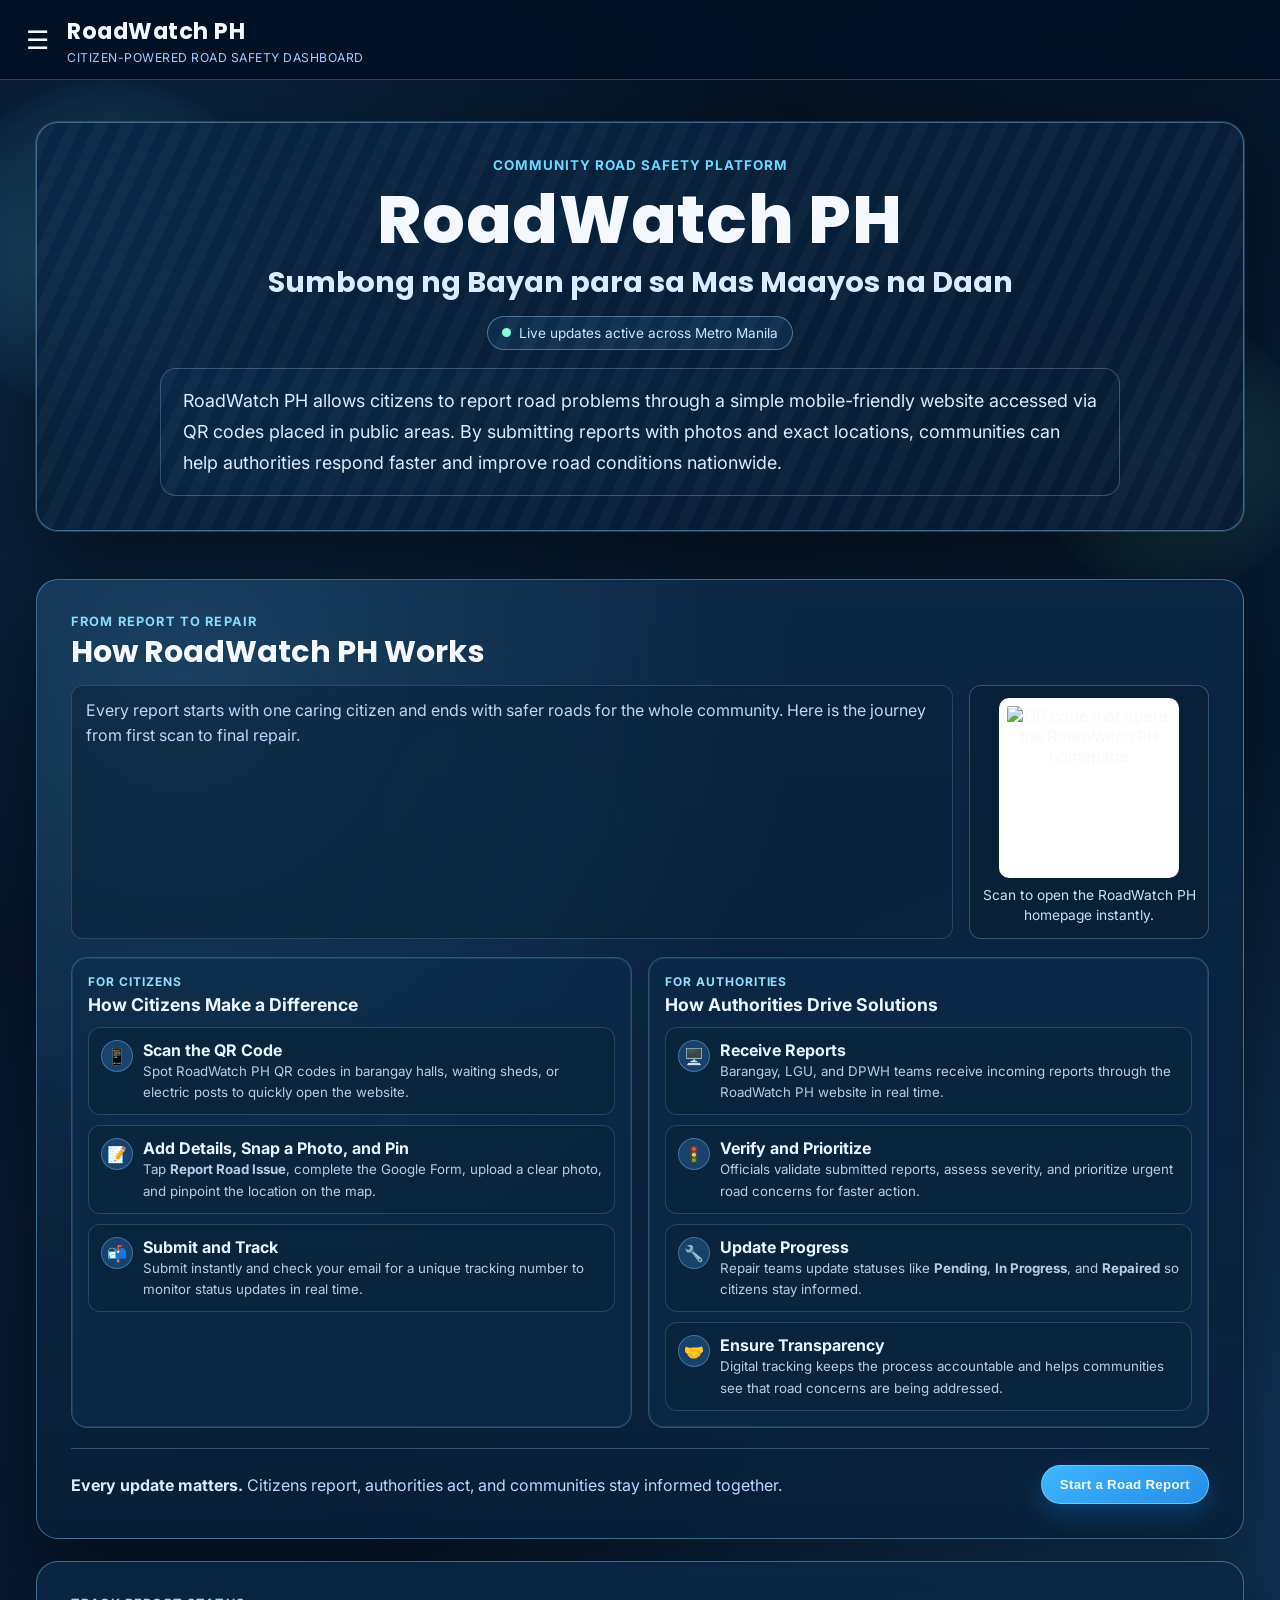
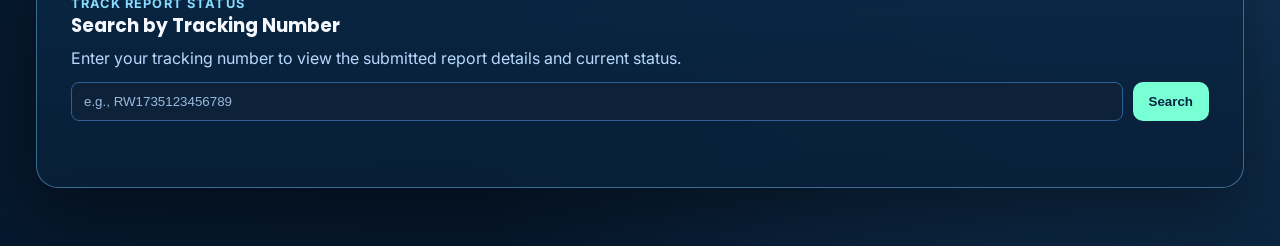
==== index.html @ f583592a "Merge pull request #20 from Philippine-Roadwatch/codex/investigate-track-report-status-feature Displ" ====
<!DOCTYPE html>
<html lang="en">
<head>
<meta charset="UTF-8">
<meta name="viewport" content="width=device-width, initial-scale=1.0">
<title>RoadWatch PH</title>

<link rel="preconnect" href="https://fonts.googleapis.com">
<link rel="preconnect" href="https://fonts.gstatic.com" crossorigin>
<link href="https://fonts.googleapis.com/css2?family=Inter:wght@400;500;600;700;800&family=Poppins:wght@500;600;700;800&display=swap" rel="stylesheet">
<link rel="stylesheet" href="style.css">
<link rel="stylesheet" href="https://unpkg.com/leaflet/dist/leaflet.css"/>
<script src="https://unpkg.com/leaflet/dist/leaflet.js"></script>

</head>
<body>

<div class="brand-intro" id="brandIntro" aria-hidden="true">
  <span>RoadWatch PH</span>
</div>

<div class="bg-orb orb-one" aria-hidden="true"></div>
<div class="bg-orb orb-two" aria-hidden="true"></div>
<div class="bg-orb orb-three" aria-hidden="true"></div>

<header>
  <button class="menuBtn" id="menuBtn" type="button" aria-controls="menu" aria-expanded="false" onclick="toggleMenu()">☰</button>
  <div class="brand-lockup">
    <h2>RoadWatch PH</h2>
    <p>Citizen-powered Road Safety Dashboard</p>
  </div>
</header>

<div class="sidebar" id="menu" aria-hidden="true">
  <button class="closeSidebarBtn" type="button" onclick="closeMenu()" aria-label="Close sidebar">✕</button>
  <button onclick="showPage('home')">Home</button>
  <button onclick="showPage('submit')">Submit Report</button>
</div>

<!-- HOME -->
<section id="home" class="active">
  <div class="hero-card highlighted-hero">
    <p class="hero-tag">Community Road Safety Platform</p>
    <h1>RoadWatch PH</h1>
    <h2 class="subheader">Sumbong ng Bayan para sa Mas Maayos na Daan</h2>
    <p class="live-chip"><span></span><span id="liveStatus">Live updates active across Metro Manila</span></p>
    <div class="hero-purpose-wrap">
      <p class="hero-purpose">RoadWatch PH allows citizens to report road problems through a simple mobile-friendly website accessed via QR codes placed in public areas. By submitting reports with photos and exact locations, communities can help authorities respond faster and improve road conditions nationwide.</p>
    </div>

  </div>

  <div class="home-main-stack">

    <div class="journey-guide card">
      <p class="journey-eyebrow">From Report to Repair</p>
      <h3>How RoadWatch PH Works</h3>
      <div class="journey-top-row">
        <p class="journey-intro">Every report starts with one caring citizen and ends with safer roads for the whole community. Here is the journey from first scan to final repair.</p>
        <figure class="journey-qr-card">
          <img src="https://api.qrserver.com/v1/create-qr-code/?size=220x220&data=https%3A%2F%2Froawatch-philippines.vercel.app%2F" alt="QR code that opens the RoadWatch PH homepage">
          <p>Scan to open the RoadWatch PH homepage instantly.</p>
        </figure>
      </div>

      <div class="journey-columns">
        <article class="journey-column citizens-journey">
          <div class="journey-heading-wrap">
            <p class="journey-label">FOR CITIZENS</p>
            <h4>How Citizens Make a Difference</h4>
          </div>
          <ol class="journey-steps">
            <li>
              <span class="journey-step-icon" aria-hidden="true">📱</span>
              <div>
                <strong>Scan the QR Code</strong>
                <small>Spot RoadWatch PH QR codes in barangay halls, waiting sheds, or electric posts to quickly open the website.</small>
              </div>
            </li>
            <li>
              <span class="journey-step-icon" aria-hidden="true">📝</span>
              <div>
                <strong>Add Details, Snap a Photo, and Pin</strong>
                <small>Tap <b>Report Road Issue</b>, complete the Google Form, upload a clear photo, and pinpoint the location on the map.</small>
              </div>
            </li>
            <li>
              <span class="journey-step-icon" aria-hidden="true">📬</span>
              <div>
                <strong>Submit and Track</strong>
                <small>Submit instantly and check your email for a unique tracking number to monitor status updates in real time.</small>
              </div>
            </li>
          </ol>
        </article>

        <article class="journey-column authority-journey">
          <div class="journey-heading-wrap">
            <p class="journey-label">FOR AUTHORITIES</p>
            <h4>How Authorities Drive Solutions</h4>
          </div>
          <ol class="journey-steps">
            <li>
              <span class="journey-step-icon" aria-hidden="true">🖥️</span>
              <div>
                <strong>Receive Reports</strong>
                <small>Barangay, LGU, and DPWH teams receive incoming reports through the RoadWatch PH website in real time.</small>
              </div>
            </li>
            <li>
              <span class="journey-step-icon" aria-hidden="true">🚦</span>
              <div>
                <strong>Verify and Prioritize</strong>
                <small>Officials validate submitted reports, assess severity, and prioritize urgent road concerns for faster action.</small>
              </div>
            </li>
            <li>
              <span class="journey-step-icon" aria-hidden="true">🔧</span>
              <div>
                <strong>Update Progress</strong>
                <small>Repair teams update statuses like <b>Pending</b>, <b>In Progress</b>, and <b>Repaired</b> so citizens stay informed.</small>
              </div>
            </li>
            <li>
              <span class="journey-step-icon" aria-hidden="true">🤝</span>
              <div>
                <strong>Ensure Transparency</strong>
                <small>Digital tracking keeps the process accountable and helps communities see that road concerns are being addressed.</small>
              </div>
            </li>
          </ol>
        </article>
      </div>

      <div class="journey-cta" role="region" aria-label="Report road issue call to action">
        <p><strong>Every update matters.</strong> Citizens report, authorities act, and communities stay informed together.</p>
        <button type="button" class="journey-cta-btn" onclick="showPage('submit')">Start a Road Report</button>
      </div>
    </div>

    <div class="card track-report-card" aria-labelledby="trackReportHeading">
      <p class="journey-eyebrow">Track Report Status</p>
      <h3 id="trackReportHeading">Search by Tracking Number</h3>
      <p class="track-report-copy">Enter your tracking number to view the submitted report details and current status.</p>

      <form id="trackSearchForm" class="track-search-form">
        <label for="trackingSearchInput" class="sr-only">Tracking number</label>
        <input id="trackingSearchInput" type="text" placeholder="e.g., RW1735123456789" required>
        <button type="submit">Search</button>
      </form>

      <p id="trackingSearchFeedback" class="track-search-feedback" role="status" aria-live="polite"></p>

      <div id="trackingResultWrapper" class="track-result-wrapper" hidden>
        <table class="track-result-table">
          <thead>
            <tr>
              <th>Tracking #</th>
              <th>Submission Time</th>
              <th>Name</th>
              <th>Location</th>
              <th>Issue Details</th>
              <th>Status</th>
            </tr>
          </thead>
          <tbody id="trackingResultBody"></tbody>
        </table>
      </div>
    </div>
  </div>
</section>

<!-- SUBMIT REPORT -->
<section id="submit">
  <div class="submit-stack">
    <section class="card home-info report-focus-card submit-guide-card">
      <div class="report-focus-header">
        <h3>What You Can Report</h3>
        <p class="report-lead">Citizens can report different types of road and infrastructure problems to help authorities respond faster and improve road safety.</p>
      </div>

      <div class="issue-type-scroll">
        <div class="issue-type-grid horizontal-scroll">
        <article class="issue-type-card">
          <img src="assets/issues/potholes.svg" alt="Illustration of potholes for road surface problems">
          <h4>🛣️ Road Surface Problems</h4>
          <ul>
            <li>Potholes</li>
            <li>Road cracks</li>
            <li>Faded or missing road markings</li>
            <li>Uneven or damaged road surfaces</li>
          </ul>
        </article>

        <article class="issue-type-card">
          <img src="assets/issues/flooded-street.svg" alt="Illustration of a flooded street for drainage and flooding problems">
          <h4>🌧️ Drainage and Flooding Problems</h4>
          <ul>
            <li>Clogged roadside drainage</li>
            <li>Missing or broken drainage cover</li>
            <li>Flooded roads during heavy rain</li>
            <li>Water pooling on the road</li>
          </ul>
        </article>

        <article class="issue-type-card">
          <img src="assets/issues/faded-lanes.svg" alt="Illustration of faded lane markings for road safety issues">
          <h4>⚠️ Road Safety Issues</h4>
          <ul>
            <li>Malfunctioning traffic lights</li>
            <li>Missing or damaged traffic signs</li>
            <li>Lack of pedestrian crossings</li>
            <li>Broken or missing guardrails</li>
          </ul>
        </article>

        <article class="issue-type-card">
          <img src="assets/issues/rough-pavement.svg" alt="Illustration of rough pavement for street infrastructure problems">
          <h4>🏙️ Street Infrastructure Problems</h4>
          <ul>
            <li>Damaged sidewalk</li>
            <li>Broken streetlights</li>
            <li>Damaged road reflectors</li>
            <li>Open or uncovered manholes</li>
          </ul>
        </article>

        <article class="issue-type-card">
          <img src="assets/issues/construction-zone.svg" alt="Illustration of a construction zone for road obstruction issues">
          <h4>🚧 Road Obstruction Issues</h4>
          <ul>
            <li>Fallen trees blocking the road</li>
            <li>Construction materials on the road</li>
            <li>Illegal parking blocking lanes</li>
            <li>Debris or large objects on the roadway</li>
          </ul>
        </article>
        </div>
      </div>
      <p class="report-focus-note">Every report helps agencies prioritize road repairs and improve safety for all road users.</p>
    </section>

    <div class="card submit-form-card">
      <h2>Submit Road Issue</h2>

      <h3>Reporter Information</h3>
      <div class="row">
        <input id="lastname" placeholder="Last Name">
        <input id="firstname" placeholder="First Name">
        <input id="mi" placeholder="M.I.">
      </div>

      <div class="row">
        <input id="email" placeholder="Email">
        <input id="phone" placeholder="Mobile Number">
      </div>

      <h3>Road Location</h3>
      <input id="locationText" placeholder="Street / Road Name (Type or Auto-detect)" />
      <button class="detectBtn" onclick="detectLocation()">Auto-detect My Location</button>

      <h3>Select Location</h3>
      <div id="reportMap"></div>
      <p id="selectedLocation">No location selected</p>

      <h3>Road Issue</h3>
      <textarea id="issue" placeholder="Describe the issue"></textarea>

      <h3>Upload Photo</h3>
      <input type="file" id="photo">
      <img id="photoPreview">

      <button class="submitBtn" onclick="submitReport()">Submit Report</button>
    </div>
  </div>
</section>

<!-- POPUP -->
<div id="popup">
  <div class="popup-card">
    <h3>Report Submitted Successfully!</h3>
    <p id="trackInfo" style="font-weight:bold; font-size:18px; margin:15px 0;"></p>
    <div style="display:flex; justify-content:space-between; gap:15px; margin-top:10px;">
      <button class="submit" onclick="closePopup()" style="flex:1;">Done</button>
      <button class="submit" onclick="newReport()" style="flex:1;">Submit Another</button>
    </div>
  </div>
</div>

<script src="script.js"></script>
</body>
</html>
---- style.css ----
:root {
  --bg: #020b17;
  --bg-soft: #0d2239;
  --panel: rgba(8, 30, 54, 0.83);
  --panel-strong: #0a1f36;
  --text: #f5f9ff;
  --muted: #bfd7f6;
  --accent: #66d9ff;
  --accent-strong: #2a9dff;
  --success: #79ffd4;
  --safe-top: env(safe-area-inset-top, 0px);
  --safe-right: env(safe-area-inset-right, 0px);
  --safe-bottom: env(safe-area-inset-bottom, 0px);
  --safe-left: env(safe-area-inset-left, 0px);
}


* {
  box-sizing: border-box;
}

body {
  font-family: "Inter", "Segoe UI", Arial, sans-serif;
  margin: 0;
  color: var(--text);
  background:
    radial-gradient(circle at 10% 15%, rgba(36, 120, 196, 0.25), transparent 35%),
    radial-gradient(circle at 90% 80%, rgba(67, 168, 255, 0.22), transparent 40%),
    linear-gradient(145deg, #030a14 0%, #071b31 45%, #051529 100%);
  min-height: 100vh;
  overflow-x: hidden;
}



.bg-orb {
  position: fixed;
  border-radius: 999px;
  filter: blur(0.5px);
  z-index: -1;
  pointer-events: none;
  animation: floatOrb 16s ease-in-out infinite alternate;
}

.orb-one {
  width: 340px;
  height: 340px;
  background: radial-gradient(circle, rgba(102, 217, 255, 0.35) 0%, rgba(42, 157, 255, 0.03) 70%);
  top: 80px;
  left: -60px;
}

.orb-two {
  width: 280px;
  height: 280px;
  background: radial-gradient(circle, rgba(121, 255, 212, 0.25) 0%, rgba(121, 255, 212, 0.02) 70%);
  right: -30px;
  top: 35%;
  animation-delay: 2s;
}

.orb-three {
  width: 300px;
  height: 300px;
  background: radial-gradient(circle, rgba(81, 157, 255, 0.32) 0%, rgba(81, 157, 255, 0.03) 68%);
  bottom: -90px;
  left: 28%;
  animation-delay: 4s;
}



.brand-intro {
  position: fixed;
  inset: 0;
  display: grid;
  place-items: center;
  background: radial-gradient(circle at 50% 40%, rgba(15, 52, 88, 0.92), rgba(2, 11, 23, 0.98));
  z-index: 1400;
  pointer-events: none;
}

.brand-intro span {
  font-family: "Poppins", "Inter", sans-serif;
  font-size: clamp(2rem, 6vw, 4rem);
  font-weight: 800;
  letter-spacing: 0.08em;
  text-transform: uppercase;
  color: #e8f7ff;
  text-shadow: 0 0 35px rgba(102, 217, 255, 0.4);
  animation: introPop 0.95s cubic-bezier(0.2, 0.85, 0.2, 1.1) forwards;
}

body.intro-playing header,
body.intro-playing .sidebar {
  transform: translateX(-260px);
  opacity: 0;
  pointer-events: none;
}

body.intro-done .brand-intro {
  animation: introOverlayOut 0.65s ease forwards;
}

body.intro-done header,
body.intro-done .sidebar {
  animation: slideInFromLeft 0.7s cubic-bezier(0.2, 0.9, 0.24, 1) both;
  animation-delay: 0.18s;
}
@keyframes floatOrb {
  from { transform: translateY(-8px) scale(1); }
  to { transform: translateY(14px) scale(1.08); }
}

header {
  display: flex;
  align-items: center;
  gap: 12px;
  background: rgba(0, 16, 35, 0.86);
  backdrop-filter: blur(10px);
  border-bottom: 1px solid rgba(134, 175, 227, 0.3);
  padding: calc(14px + var(--safe-top)) calc(20px + var(--safe-right)) 14px calc(20px + var(--safe-left));
  position: sticky;
  top: 0;
  z-index: 1000;
}

header h2 {
  margin: 0;
  font-family: "Poppins", "Inter", sans-serif;
  font-weight: 700;
  font-size: 1.4rem;
  letter-spacing: 0.5px;
}

.brand-lockup p {
  margin: 2px 0 0;
  color: #9fcbff;
  font-size: 0.76rem;
  letter-spacing: 0.5px;
  text-transform: uppercase;
}


.menuBtn {
  font-size: 26px;
  cursor: pointer;
  background: none;
  border: none;
  color: var(--text);
  line-height: 1;
}

.sidebar {
  position: fixed;
  left: -240px;
  top: 0;
  width: 240px;
  height: 100%;
  background: rgba(4, 20, 40, 0.97);
  transition: left 0.25s ease;
  padding-top: 60px;
  z-index: 1000;
  border-right: 1px solid rgba(150, 196, 255, 0.22);
}

.sidebar.open {
  left: 0;
}

.sidebar button {
  display: block;
  width: calc(100% - 18px);
  margin: 4px 9px;
  padding: 13px;
  border: none;
  border-radius: 8px;
  background: transparent;
  color: var(--text);
  cursor: pointer;
  text-align: left;
  font-size: 16px;
}

.sidebar .closeSidebarBtn {
  width: auto;
  margin: 0 0 10px 10px;
  font-size: 22px;
  padding: 8px 12px;
  text-align: center;
}

.sidebar button:hover {
  background: rgba(62, 125, 196, 0.3);
}

section {
  display: none;
  padding:
    42px
    calc(clamp(16px, 4vw, 36px) + var(--safe-right))
    calc(58px + var(--safe-bottom))
    calc(clamp(16px, 4vw, 36px) + var(--safe-left));
  width: 100%;
  max-width: 1280px;
  margin: 0 auto;
}


#home {
  display: none;
  gap: 24px;
}


section.active {
  display: block;
  animation: sectionFadeIn 0.45s ease;
}

#home.active {
  display: flex;
  flex-direction: column;
  gap: 24px;
}

#home.active > * {
  width: 100%;
  max-width: 1180px;
  margin-inline: auto;
}

#home.active > .hero-card,
#home.active > .home-main-stack {
  max-width: 100%;
}

.card,
.hero-card {
  background: var(--panel);
  border: 1px solid rgba(169, 208, 255, 0.2);
  box-shadow: 0 24px 70px rgba(0, 0, 0, 0.42);
  border-radius: 22px;
  padding: 34px;
  transition: transform 0.28s ease, box-shadow 0.28s ease, border-color 0.28s ease;
}

.card:hover,
.hero-card:hover {
  transform: translateY(-4px);
  border-color: rgba(166, 220, 255, 0.45);
  box-shadow: 0 28px 80px rgba(0, 0, 0, 0.52);
}

.highlighted-hero {
  margin-bottom: 24px;
  border: 1px solid rgba(128, 199, 255, 0.45);
  box-shadow: 0 0 0 1px rgba(102, 178, 255, 0.25), 0 30px 80px rgba(0, 0, 0, 0.5);
}

.hero-card {
  text-align: center;
  margin-bottom: 24px;
  background: linear-gradient(160deg, rgba(8, 37, 67, 0.92), rgba(8, 25, 49, 0.88));
  position: relative;
  overflow: hidden;
}

.hero-card::before {
  content: "";
  position: absolute;
  width: 32%;
  height: 180%;
  top: -40%;
  left: -42%;
  background: linear-gradient(115deg, transparent 0%, rgba(173, 229, 255, 0.18) 48%, transparent 100%);
  transform: rotate(8deg);
  animation: heroSweep 7s linear infinite;
  pointer-events: none;
}

.hero-card::after {
  content: "";
  position: absolute;
  inset: 0;
  background: repeating-linear-gradient(
    -65deg,
    rgba(255, 255, 255, 0.03) 0 12px,
    transparent 12px 24px
  );
  pointer-events: none;
}

.hero-tag {
  margin: 0;
  color: var(--accent);
  letter-spacing: 1px;
  font-weight: 700;
  font-size: 0.84rem;
  text-transform: uppercase;
}

.hero-card h1 {
  margin: 12px 0 8px;
  font-family: "Poppins", "Inter", sans-serif;
  font-weight: 800;
  line-height: 1.05;
  letter-spacing: 0.7px;
  font-size: clamp(2.6rem, 7vw, 4.15rem);
}


.subheader {
  margin: 0;
  font-family: "Poppins", "Inter", sans-serif;
  font-size: clamp(1.2rem, 2.7vw, 1.8rem);
  line-height: 1.35;
  color: #d9ecff;
  text-wrap: balance;
}

.live-chip {
  margin: 14px auto 0;
  padding: 8px 14px;
  display: inline-flex;
  align-items: center;
  gap: 8px;
  border-radius: 999px;
  background: rgba(17, 50, 83, 0.8);
  border: 1px solid rgba(160, 220, 255, 0.4);
  color: #c0e8ff;
  font-size: 0.85rem;
}

.live-chip span:first-child {
  width: 9px;
  height: 9px;
  border-radius: 999px;
  background: #7fffd4;
  box-shadow: 0 0 0 0 rgba(127, 255, 212, 0.7);
  animation: pulse 1.8s infinite;
}

@keyframes pulse {
  0% { box-shadow: 0 0 0 0 rgba(127, 255, 212, 0.65); }
  100% { box-shadow: 0 0 0 13px rgba(127, 255, 212, 0); }
}


.hero-purpose-wrap {
  max-width: 960px;
  margin: 18px auto 0;
  padding: 16px 22px;
  border-radius: 16px;
  border: 1px solid rgba(166, 220, 255, 0.28);
  background: linear-gradient(145deg, rgba(9, 45, 75, 0.62), rgba(7, 27, 49, 0.45));
  text-align: left;
}

.hero-purpose {
  margin: 0;
  color: #d9ecff;
  line-height: 1.75;
  font-size: clamp(1rem, 1.9vw, 1.12rem);
  text-wrap: pretty;
}

.hero-qr-wrap {
  margin: 18px auto 0;
  padding: 16px;
  width: min(280px, 100%);
  border-radius: 16px;
  border: 1px solid rgba(166, 220, 255, 0.35);
  background: rgba(6, 28, 50, 0.72);
  display: grid;
  justify-items: center;
  gap: 10px;
}

.hero-qr-label {
  margin: 0;
  font-weight: 700;
  font-size: 0.92rem;
  color: #cbe8ff;
  letter-spacing: 0.03em;
  text-transform: uppercase;
}

.hero-qr {
  width: 220px;
  height: 220px;
  border-radius: 12px;
  border: 1px solid rgba(190, 231, 255, 0.55);
  background: #ffffff;
  padding: 8px;
  box-shadow: 0 12px 30px rgba(0, 0, 0, 0.38);
}

.hero-qr-wrap small {
  color: #b7daf7;
  font-size: 0.82rem;
  line-height: 1.4;
}

.hero-note {
  margin: 12px auto 0;
  color: #9fdbff;
  font-size: 0.95rem;
  font-weight: 600;
  text-align: center;
}

.home-main-stack {
  display: grid;
  gap: 22px;
  align-items: start;
}

.report-focus-card {
  height: 100%;
  display: flex;
  flex-direction: column;
  justify-content: flex-start;
  border: 1px solid rgba(134, 208, 255, 0.48);
  background: linear-gradient(180deg, rgba(10, 45, 77, 0.94), rgba(9, 34, 61, 0.93));
}

.home-info h3 {
  margin-top: 0;
  font-family: "Poppins", "Inter", sans-serif;
  font-size: 1.45rem;
  color: #e5f3ff;
}

.home-info ul {
  margin: 0 0 12px;
  padding-left: 18px;
  color: var(--muted);
  line-height: 1.5;
}

.home-info p {
  margin: 0;
  color: var(--muted);
  line-height: 1.55;
}


.report-lead {
  margin: 0;
  color: var(--muted);
  line-height: 1.6;
}

.report-focus-header {
  margin-bottom: 16px;
}

.issue-type-grid {
  display: grid;
  grid-template-columns: repeat(auto-fit, minmax(220px, 1fr));
  gap: 16px;
  margin-bottom: 16px;
}


.issue-type-grid.horizontal-scroll {
  grid-auto-flow: column;
  grid-auto-columns: minmax(250px, 290px);
  grid-template-columns: none;
  width: max-content;
  margin-bottom: 0;
}

.issue-type-grid.horizontal-scroll .issue-type-card {
  height: 100%;
}

.issue-type-card {
  display: grid;
  grid-template-rows: auto auto 1fr;
  background: rgba(9, 34, 61, 0.82);
  border: 1px solid rgba(146, 205, 255, 0.26);
  border-radius: 14px;
  overflow: hidden;
  box-shadow: 0 12px 28px rgba(2, 18, 34, 0.24);
}

.issue-type-card img {
  width: 100%;
  height: 120px;
  object-fit: cover;
  display: block;
}

.issue-type-card h4 {
  margin: 12px 14px 8px;
  font-size: 0.94rem;
  line-height: 1.4;
  color: #def1ff;
  min-height: 2.8em;
}

.issue-type-card ul {
  margin: 0;
  padding: 0 14px 14px 30px;
  color: #c2dbf6;
  line-height: 1.5;
  font-size: 0.89rem;
}

.report-focus-note {
  border-top: 1px solid rgba(147, 204, 255, 0.2);
  margin-top: 6px;
  padding-top: 12px;
}

.issue-type-card li + li {
  margin-top: 4px;
}


.sr-only {
  position: absolute;
  width: 1px;
  height: 1px;
  padding: 0;
  margin: -1px;
  overflow: hidden;
  clip: rect(0, 0, 0, 0);
  white-space: nowrap;
  border: 0;
}

.track-report-card {
  border: 1px solid rgba(134, 208, 255, 0.42);
  background: linear-gradient(180deg, rgba(10, 39, 68, 0.9), rgba(8, 31, 56, 0.92));
}

.track-report-card h3 {
  margin: 8px 0;
  font-family: "Poppins", "Inter", sans-serif;
}

.track-report-copy {
  margin: 0 0 14px;
  color: #b8d9ff;
}

.track-search-form {
  display: grid;
  grid-template-columns: minmax(0, 1fr) auto;
  gap: 10px;
}

.track-search-form button {
  border: none;
  border-radius: 10px;
  padding: 0 16px;
  font-weight: 700;
  color: #062444;
  background: var(--success);
  cursor: pointer;
}

.track-search-feedback {
  min-height: 1.4em;
  margin: 10px 0 0;
  color: #c6e4ff;
}

.track-result-wrapper {
  margin-top: 14px;
  overflow-x: auto;
}

.track-result-table {
  width: 100%;
  min-width: 620px;
  border-collapse: collapse;
  border: 1px solid rgba(149, 208, 255, 0.28);
  border-radius: 12px;
  overflow: hidden;
  background: rgba(9, 33, 55, 0.66);
}

.track-result-table th,
.track-result-table td {
  text-align: left;
  padding: 12px;
  border-bottom: 1px solid rgba(149, 208, 255, 0.18);
  color: #e9f4ff;
  font-size: 0.92rem;
}

.track-result-table th {
  background: rgba(12, 44, 72, 0.8);
  color: #93deff;
  font-size: 0.82rem;
  letter-spacing: 0.04em;
  text-transform: uppercase;
}

.track-result-table tr:last-child td {
  border-bottom: none;
}

.status-pill {
  display: inline-block;
  padding: 6px 10px;
  border-radius: 999px;
  background: rgba(121, 255, 212, 0.2);
  border: 1px solid rgba(121, 255, 212, 0.4);
  color: #c5ffe8;
  font-weight: 600;
}

.journey-guide {
  border: 1px solid rgba(134, 208, 255, 0.42);
  background:
    radial-gradient(circle at 12% 10%, rgba(110, 199, 255, 0.16), transparent 45%),
    linear-gradient(180deg, rgba(10, 39, 68, 0.95), rgba(8, 31, 56, 0.92));
}

.journey-eyebrow {
  margin: 0;
  letter-spacing: 0.09em;
  text-transform: uppercase;
  font-weight: 700;
  color: #88dbff;
  font-size: 0.8rem;
}

.journey-guide h3 {
  margin: 8px 0 10px;
  font-family: "Poppins", "Inter", sans-serif;
  font-size: clamp(1.4rem, 2.5vw, 1.9rem);
}

.journey-top-row {
  display: grid;
  grid-template-columns: minmax(0, 1fr) minmax(190px, 240px);
  gap: 16px;
  align-items: stretch;
}

.journey-intro {
  margin: 0;
  color: #b8d9ff;
  line-height: 1.6;
  padding: 12px 14px;
  border-radius: 12px;
  background: rgba(10, 35, 58, 0.55);
  border: 1px solid rgba(155, 206, 255, 0.2);
}

.journey-qr-card {
  margin: 0;
  padding: 12px;
  border-radius: 12px;
  background: rgba(9, 33, 55, 0.76);
  border: 1px solid rgba(140, 210, 255, 0.3);
  display: grid;
  gap: 8px;
  align-content: start;
  justify-items: center;
  text-align: center;
}

.journey-qr-card img {
  width: min(100%, 180px);
  aspect-ratio: 1 / 1;
  border-radius: 10px;
  background: #ffffff;
  padding: 8px;
  box-sizing: border-box;
}

.journey-qr-card p {
  margin: 0;
  color: #c3e3ff;
  font-size: 0.86rem;
  line-height: 1.45;
}

.journey-columns {
  margin-top: 18px;
  display: grid;
  grid-template-columns: repeat(2, minmax(0, 1fr));
  gap: 16px;
}

.journey-column {
  border-radius: 16px;
  border: 1px solid rgba(149, 208, 255, 0.25);
  background: rgba(13, 46, 76, 0.6);
  padding: 16px;
}

.journey-heading-wrap {
  margin-bottom: 12px;
}

.journey-label {
  margin: 0;
  font-size: 0.75rem;
  letter-spacing: 0.08em;
  text-transform: uppercase;
  color: #8fdfff;
  font-weight: 700;
}

.journey-column h4 {
  margin: 5px 0 0;
  font-size: 1.1rem;
  color: #edf7ff;
}

.journey-steps {
  margin: 0;
  padding: 0;
  list-style: none;
  display: grid;
  gap: 10px;
  counter-reset: journey-step;
}

.journey-steps li {
  display: flex;
  align-items: flex-start;
  gap: 10px;
  padding: 12px;
  border-radius: 12px;
  background: rgba(11, 36, 60, 0.72);
  border: 1px solid rgba(155, 206, 255, 0.2);
}

.journey-step-icon {
  font-size: 1rem;
  line-height: 1;
  width: 32px;
  height: 32px;
  border-radius: 999px;
  display: grid;
  place-items: center;
  background: rgba(78, 160, 255, 0.24);
  border: 1px solid rgba(145, 205, 255, 0.35);
  flex-shrink: 0;
}

.journey-steps strong {
  display: block;
  color: #e9f4ff;
  padding-right: 28px;
}

.journey-steps small {
  color: #b6cde8;
  line-height: 1.45;
}

.journey-cta {
  margin-top: 20px;
  padding-top: 16px;
  border-top: 1px solid rgba(147, 204, 255, 0.28);
  display: flex;
  align-items: center;
  justify-content: space-between;
  gap: 14px;
}

.journey-cta p {
  margin: 0;
  color: #b8d9ff;
  line-height: 1.5;
}

.journey-cta p strong {
  color: #d9ecff;
}

.journey-cta-btn {
  border: 1px solid rgba(140, 215, 255, 0.65);
  background: linear-gradient(145deg, #3cb6ff, #268de8);
  color: #eff8ff;
  border-radius: 999px;
  padding: 11px 18px;
  font-weight: 700;
  letter-spacing: 0.02em;
  cursor: pointer;
  white-space: nowrap;
  box-shadow: 0 10px 24px rgba(16, 123, 201, 0.36);
}

.journey-cta-btn:hover {
  transform: translateY(-1px);
  filter: brightness(1.05);
}

.citizens-journey {
  box-shadow: inset 0 0 0 1px rgba(107, 196, 255, 0.14);
}

.authority-journey {
  box-shadow: inset 0 0 0 1px rgba(121, 255, 212, 0.12);
}

.issues-wrap h3 {
  margin-top: 0;
  margin-bottom: 8px;
  font-family: "Poppins", "Inter", sans-serif;
  font-size: 1.6rem;
}

.issues-intro {
  margin: 0 0 16px;
  color: #b8d9ff;
  line-height: 1.5;
}

.issue-grid {
  display: grid;
  grid-template-columns: repeat(auto-fit, minmax(270px, 1fr));
  gap: 20px;
}

.issue-grid.swipe-ready {
  display: grid;
  grid-auto-flow: column;
  grid-auto-columns: minmax(260px, 320px);
  overflow-x: auto;
  overscroll-behavior-inline: contain;
  scroll-snap-type: inline mandatory;
  padding-bottom: 10px;
}

.issue-grid.swipe-ready .issue-card {
  scroll-snap-align: start;
}

.issue-grid.swipe-ready::-webkit-scrollbar {
  height: 8px;
}

.issue-grid.swipe-ready::-webkit-scrollbar-thumb {
  background: rgba(154, 201, 255, 0.5);
  border-radius: 999px;
}

.issue-card {
  display: flex;
  flex-direction: column;
  background: linear-gradient(180deg, rgba(15, 39, 66, 0.95), rgba(7, 29, 55, 0.98));
  border: 1px solid rgba(178, 213, 255, 0.15);
  border-radius: 14px;
  overflow: hidden;
  transition: transform 0.28s ease, box-shadow 0.28s ease, border-color 0.28s ease;
}

.issue-card a {
  display: block;
  position: relative;
}

.issue-card a::after {
  content: "View more";
  position: absolute;
  right: 10px;
  bottom: 10px;
  font-size: 0.78rem;
  font-weight: 700;
  letter-spacing: 0.3px;
  background: rgba(6, 24, 45, 0.78);
  color: #fff;
  border: 1px solid rgba(160, 207, 255, 0.55);
  border-radius: 999px;
  padding: 6px 10px;
}

.issue-card img {
  width: 100%;
  height: 250px;
  object-fit: cover;
  display: block;
  transition: transform 0.25s ease;
}

.issue-card:hover img {
  transform: scale(1.03);
}

.issue-card:hover {
  transform: translateY(-6px);
  border-color: rgba(162, 217, 255, 0.4);
  box-shadow: 0 22px 52px rgba(0, 0, 0, 0.42);
}

.issue-card div {
  padding: 14px;
  flex: 1;
}

.issue-card h4 {
  margin: 0 0 6px;
  font-family: "Poppins", "Inter", sans-serif;
  font-size: 1.1rem;
}

.issue-card p {
  margin: 0;
  color: var(--muted);
  line-height: 1.45;
  font-size: 0.95rem;
}

.card h2,
.card h3 {
  margin-top: 0;
}


.submit-stack {
  display: grid;
  gap: 20px;
}


.submit-guide-card {
  padding: 20px;
  overflow: hidden;
}

.submit-form-card {
  border: 1px solid rgba(134, 208, 255, 0.34);
}

.submit-form-card h2 {
  text-align: center;
  margin-bottom: 18px;
}

.submit-form-card h3 {
  margin: 18px 0 8px;
}

.submit-form-card .row {
  margin-bottom: 14px;
}

.submit-form-card > input,
.submit-form-card > textarea,
.submit-form-card > #reportMap,
.submit-form-card > #selectedLocation,
.submit-form-card > #photo {
  margin-bottom: 14px;
}

.submit-form-card > #selectedLocation {
  margin-top: 0;
}

.submit-report-guide {
  margin-bottom: 22px;
}

.issue-type-scroll {
  overflow-x: auto;
  overflow-y: hidden;
  margin: 0 0 16px;
  padding-bottom: 10px;
  scrollbar-width: thin;
  scrollbar-color: rgba(125, 213, 255, 0.72) rgba(5, 28, 52, 0.65);
}

.issue-type-scroll::-webkit-scrollbar {
  height: 9px;
}

.issue-type-scroll::-webkit-scrollbar-thumb {
  background: rgba(125, 213, 255, 0.72);
  border-radius: 999px;
}

.issue-type-scroll::-webkit-scrollbar-track {
  background: rgba(5, 28, 52, 0.65);
}

.row {
  display: flex;
  gap: 10px;
  margin-bottom: 10px;
}

.row input {
  flex: 1;
}

input,
textarea {
  width: 100%;
  padding: 11px 12px;
  border-radius: 8px;
  border: 1px solid #2f5f95;
  background: var(--bg-soft);
  color: var(--text);
}

input::placeholder,
textarea::placeholder {
  color: #9ab9de;
}

textarea {
  height: 90px;
  resize: vertical;
}

.detectBtn,
.submitBtn {
  margin-top: 10px;
  padding: 12px;
  width: 100%;
  border: none;
  border-radius: 10px;
  font-weight: 700;
  cursor: pointer;
  transition: transform 0.2s ease, background 0.2s ease;
  position: relative;
  overflow: hidden;
}

.detectBtn::after,
.submitBtn::after {
  content: "";
  position: absolute;
  top: 0;
  left: -130%;
  width: 60%;
  height: 100%;
  background: linear-gradient(95deg, transparent 0%, rgba(255, 255, 255, 0.38) 50%, transparent 100%);
}

.detectBtn:hover::after,
.submitBtn:hover::after {
  animation: btnShimmer 0.7s ease;
}

.detectBtn {
  background: var(--accent-strong);
  color: #ffffff;
}

.detectBtn:hover {
  background: #157fdb;
}

.submitBtn {
  background: var(--success);
  color: #052747;
}

.submitBtn:hover {
  background: #51f2ca;
  transform: translateY(-1px);
}

#reportMap {
  height: 320px;
  margin-top: 10px;
  border-radius: 12px;
}

#photoPreview {
  display: none;
  margin-top: 10px;
  max-width: 100%;
  border-radius: 12px;
}

#popup {
  position: fixed;
  inset: 0;
  backdrop-filter: blur(6px);
  background-color: rgba(0, 0, 0, 0.5);
  z-index: 9999;
  display: flex;
  justify-content: center;
  align-items: center;
  opacity: 0;
  pointer-events: none;
  transition: opacity 0.3s ease;
}

#popup.show {
  opacity: 1;
  pointer-events: auto;
}

.popup-card {
  background: rgba(255, 255, 255, 0.96);
  color: #0a2142;
  padding: 25px;
  border-radius: 12px;
  text-align: center;
  max-width: 400px;
  width: 90%;
  box-shadow: 0 10px 30px rgba(0, 0, 0, 0.45);
  transform: translateY(-14px);
  transition: transform 0.3s ease;
}

#popup.show .popup-card {
  transform: translateY(0);
}

#popup button {
  background: var(--accent-strong);
  color: white;
  border: none;
  padding: 12px;
  font-weight: bold;
  cursor: pointer;
  border-radius: 8px;
}

.reveal-target {
  opacity: 0;
  transform: translateY(18px) scale(0.98);
  transition: opacity 0.58s ease, transform 0.58s ease;
}

.reveal-target.revealed {
  opacity: 1;
  transform: translateY(0) scale(1);
}

@keyframes btnShimmer {
  from { left: -130%; }
  to { left: 160%; }
}

@keyframes heroSweep {
  0% { left: -42%; }
  100% { left: 120%; }
}

@keyframes sectionFadeIn {
  from {
    opacity: 0;
    transform: translateY(10px);
  }
  to {
    opacity: 1;
    transform: translateY(0);
  }
}

@media (prefers-reduced-motion: reduce) {
  .bg-orb,
  .live-chip span:first-child,
  .hero-card::before,
  .detectBtn:hover::after,
  .submitBtn:hover::after,
  section.active {
    animation: none !important;
  }

  .reveal-target,
  .card,
  .hero-card,
  .issue-card,
  .issue-card img {
    transition: none !important;
    transform: none !important;
    opacity: 1 !important;
  }
}

@media (max-width: 980px) {
  .steps-guide {
    grid-template-columns: 1fr;
  }

  .issue-grid {
    grid-auto-columns: minmax(250px, 86vw);
  }
}

@media (max-width: 1200px) {
  .steps-guide {
    grid-template-columns: 1fr;
  }
}


@media (max-width: 900px) {
  .issue-type-card h4 {
    min-height: 0;
  }
}

@media (max-width: 700px) {
  .brand-lockup p {
    font-size: 0.67rem;
  }

  .row {
    flex-direction: column;
  }

  .track-search-form {
    grid-template-columns: 1fr;
  }

  .track-search-form button {
    min-height: 44px;
  }

  .hero-card,
  .card {
    padding: 20px;
  }

  section {
    padding: 28px calc(16px + var(--safe-right)) calc(34px + var(--safe-bottom)) calc(16px + var(--safe-left));
  }

  .issue-card img {
    height: 210px;
  }
}


@keyframes introPop {
  0% { transform: scale(0.35); opacity: 0; filter: blur(6px); }
  62% { transform: scale(1.12); opacity: 1; filter: blur(0); }
  100% { transform: scale(1); opacity: 1; }
}

@keyframes introOverlayOut {
  0% { opacity: 1; visibility: visible; }
  100% { opacity: 0; visibility: hidden; }
}

@keyframes slideInFromLeft {
  0% { transform: translateX(-260px); opacity: 0; }
  100% { transform: translateX(0); opacity: 1; }
}


@media (max-width: 900px) {
  .journey-top-row {
    grid-template-columns: 1fr;
  }

  .journey-qr-card {
    justify-items: start;
    text-align: left;
  }

  .journey-columns {
    grid-template-columns: 1fr;
  }

  .journey-cta {
    flex-direction: column;
    align-items: flex-start;
  }
}

@media (max-width: 640px) {
  .hero-purpose-wrap {
    padding: 14px 16px;
  }

  .hero-qr-wrap {
    width: min(240px, 100%);
    padding: 14px;
  }

  .hero-qr {
    width: 190px;
    height: 190px;
  }
}

@media (max-width: 640px) {
  .hero-purpose-wrap {
    padding: 14px 16px;
  }
}
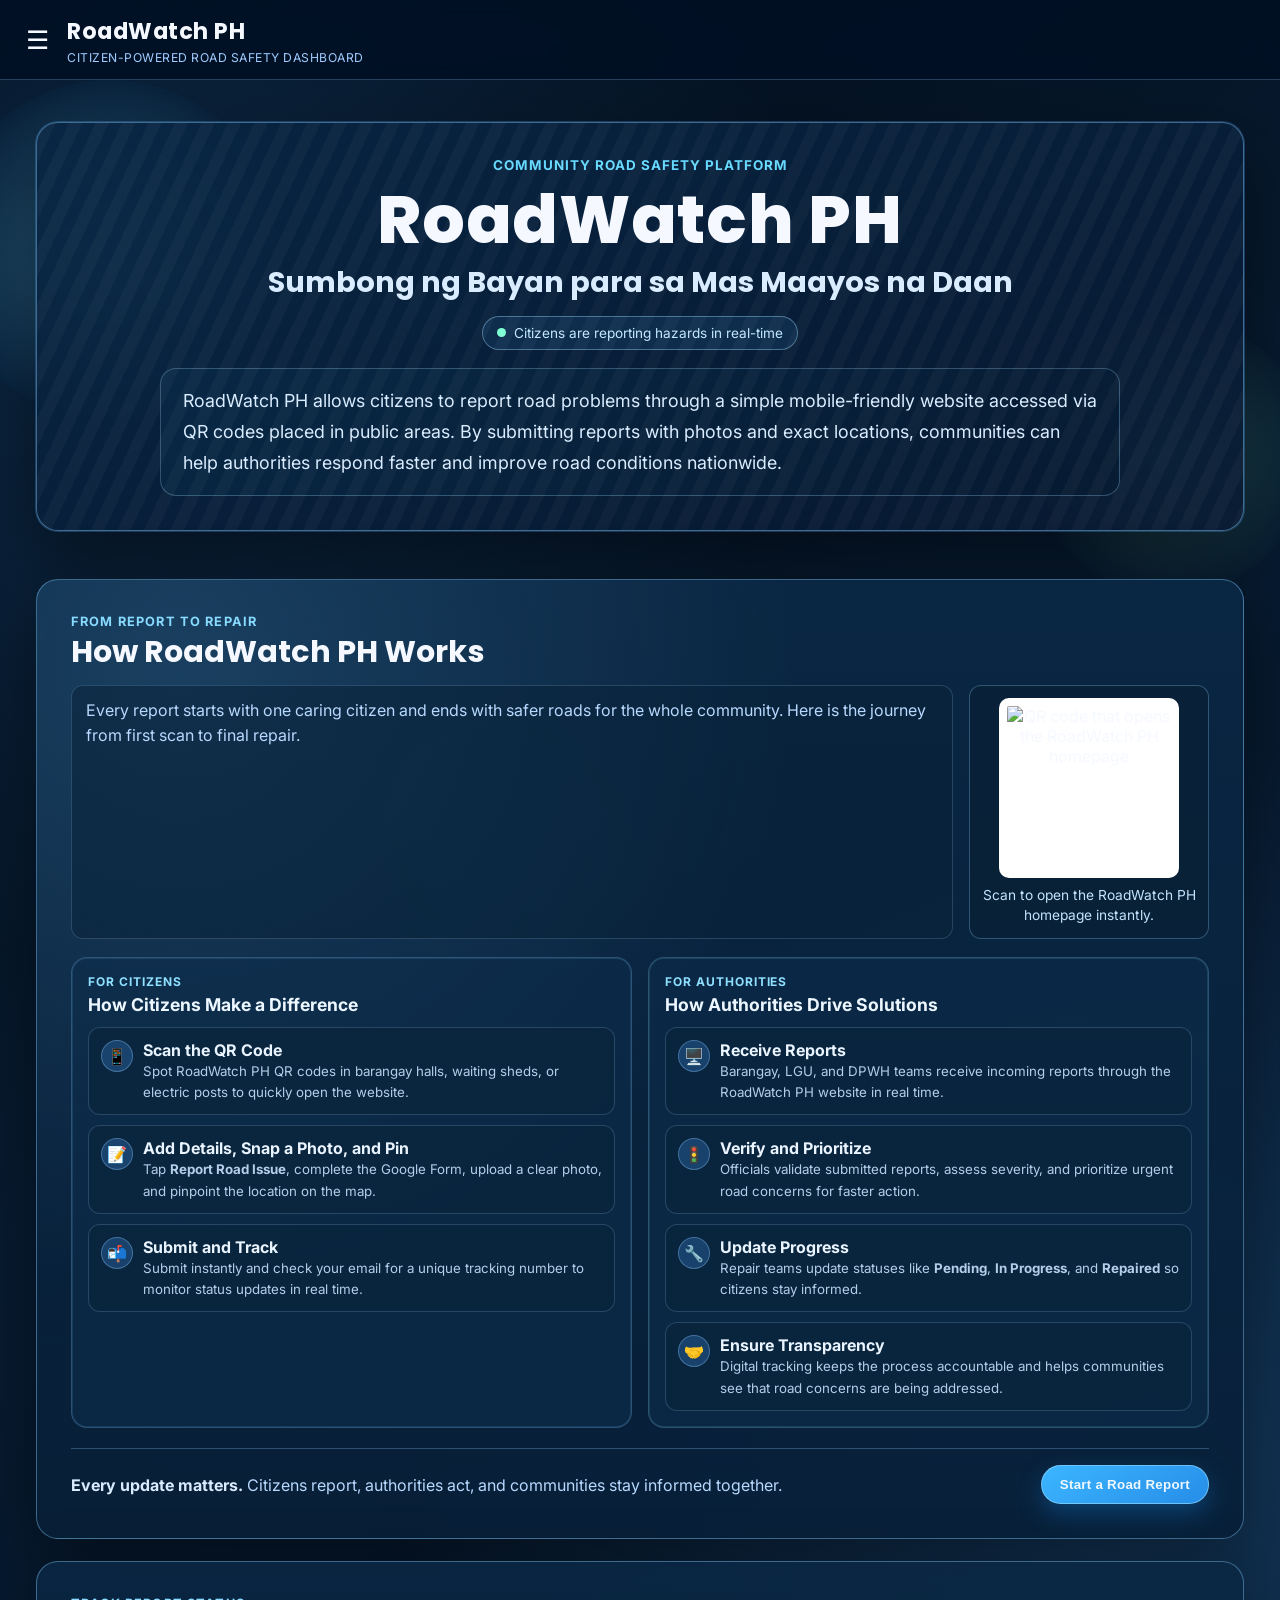
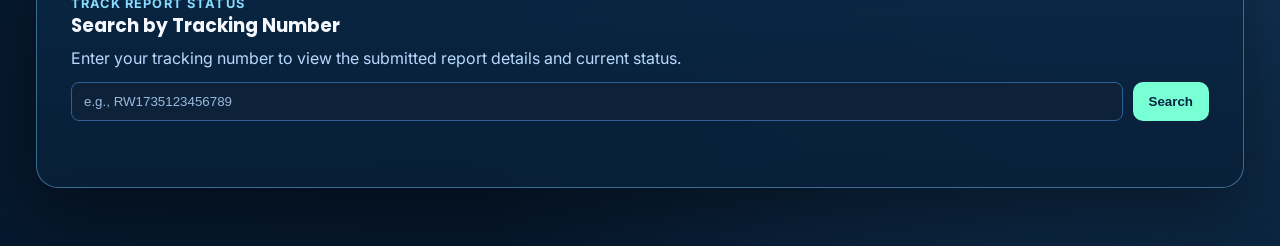
==== commit 584252e8: "Merge pull request #25 from Philippine-Roadwatch/codex/add-about-page-section-for-roadwatch-ph Add A" ====
--- a/index.html
+++ b/index.html
@@ -35,6 +35,7 @@
   <button class="closeSidebarBtn" type="button" onclick="closeMenu()" aria-label="Close sidebar">✕</button>
   <button onclick="showPage('home')">Home</button>
   <button onclick="showPage('submit')">Submit Report</button>
+  <button onclick="showPage('about')">About</button>
 </div>
 
 <!-- HOME -->
@@ -275,6 +276,16 @@
   </div>
 </section>
 
+<!-- ABOUT -->
+<section id="about">
+  <div class="card about-card">
+    <h2>About RoadWatch PH</h2>
+    <p>RoadWatch PH is a national road reporting system designed to make it easier for citizens to report road-related issues in their communities. Through a mobile-friendly website and QR codes placed in public areas, residents can quickly submit reports by uploading photos, indicating the exact location, and providing a brief description of the problem.</p>
+    <p>Each report generates a unique tracking number sent to the user’s email, allowing citizens to monitor the status of their report—from pending to repaired—through real-time updates on the website. This tracking system ensures transparency and keeps citizens informed about the progress of road maintenance.</p>
+    <p>By connecting citizens with responsible authorities such as Barangay Officials, Local Government Units (LGUs), and the Department of Public Works and Highways, RoadWatch PH promotes faster response, improved coordination, and more efficient road management across the country.</p>
+  </div>
+</section>
+
 <!-- POPUP -->
 <div id="popup">
   <div class="popup-card">
--- a/style.css
+++ b/style.css
@@ -939,6 +939,11 @@
   margin-bottom: 18px;
 }
 
+
+.about-card h2 {
+  text-align: center;
+}
+
 .submit-form-card h3 {
   margin: 18px 0 8px;
 }
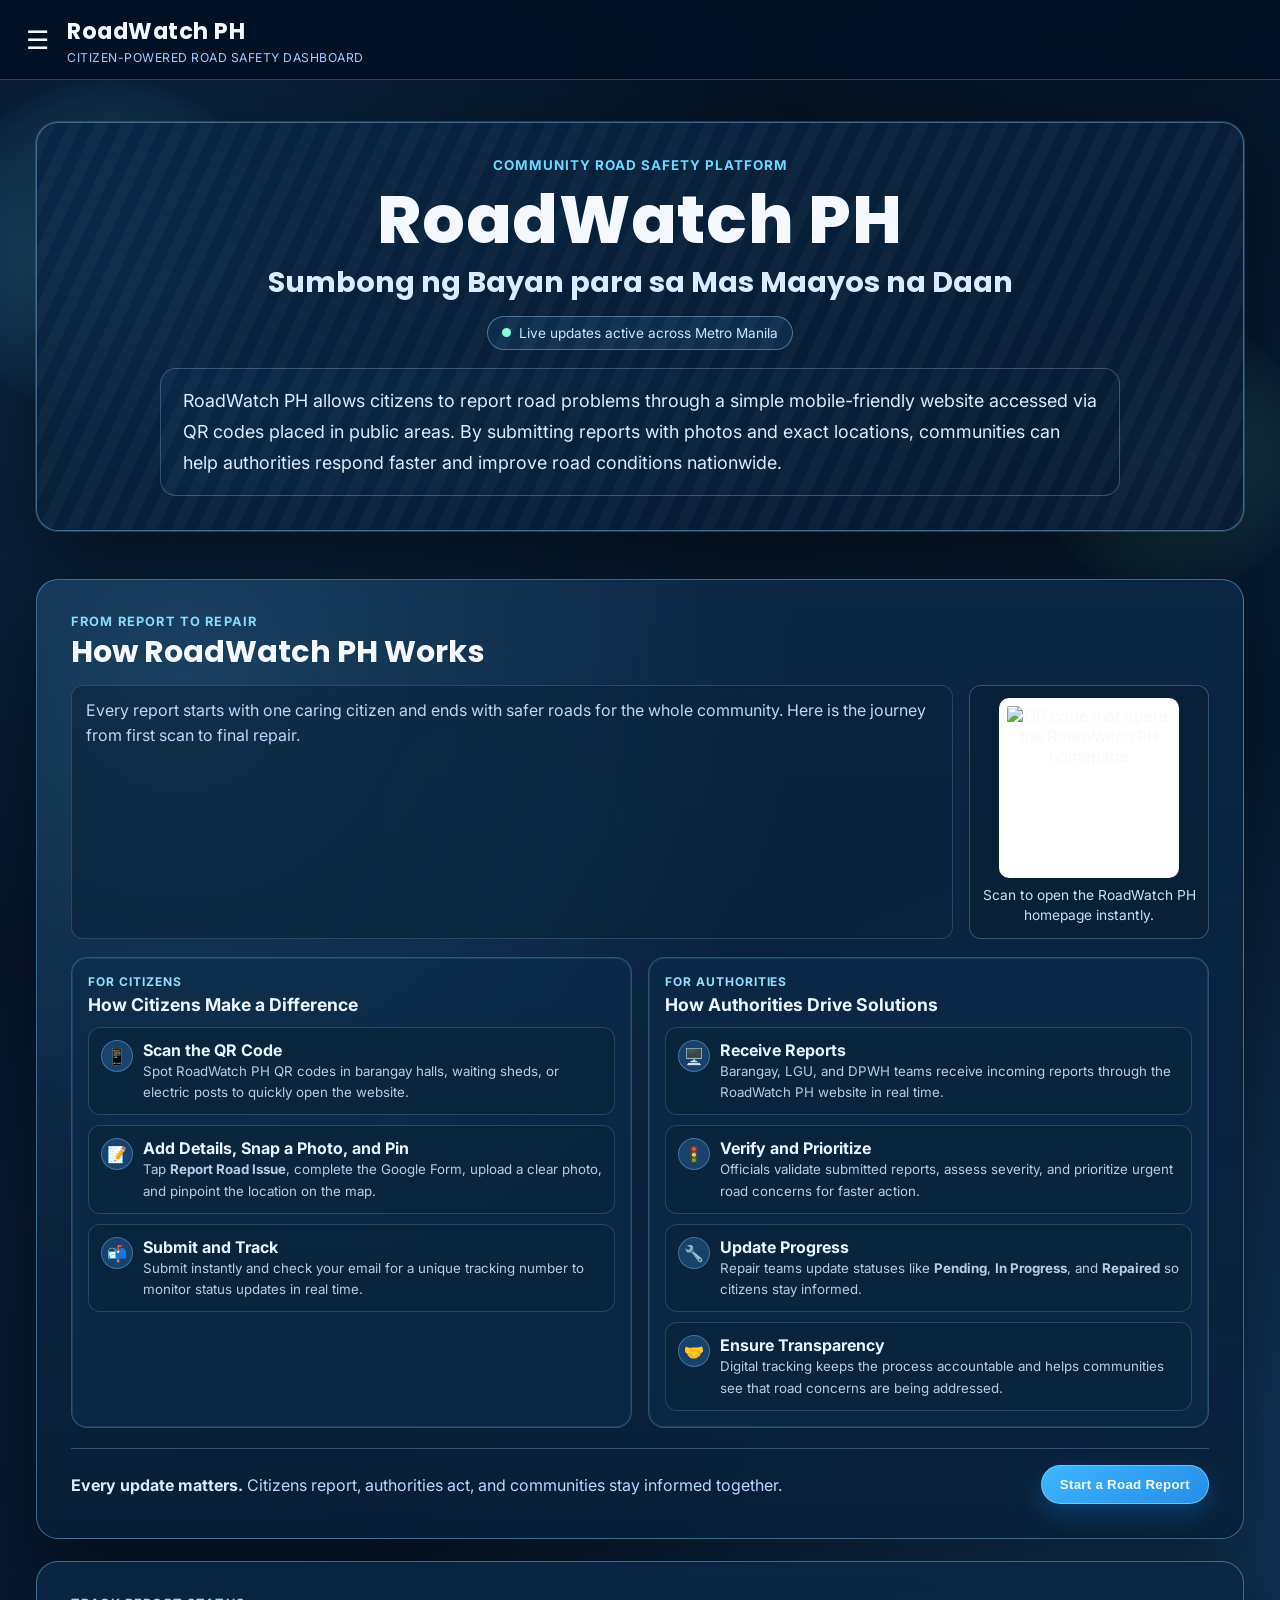
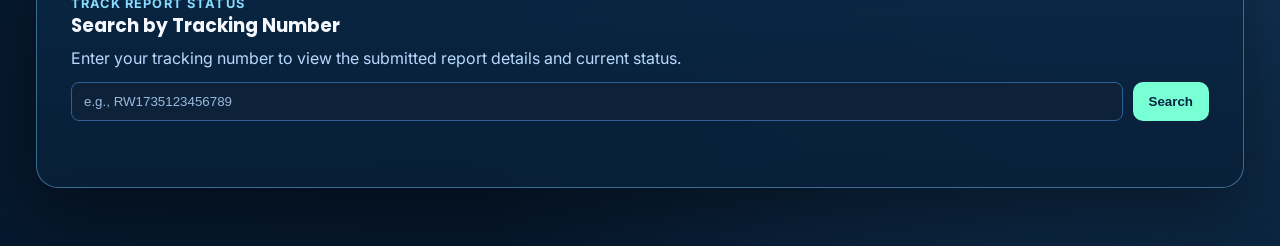
==== commit c09ae3cb: "Add password-protected admin portal with site controls" ====
--- a/index.html
+++ b/index.html
@@ -36,6 +36,8 @@
   <button onclick="showPage('home')">Home</button>
   <button onclick="showPage('submit')">Submit Report</button>
   <button onclick="showPage('about')">About</button>
+  <button onclick="showPage('contact')">Contact</button>
+  <button onclick="window.location.href='admin.html'">Admin Portal</button>
 </div>
 
 <!-- HOME -->
@@ -43,10 +45,10 @@
   <div class="hero-card highlighted-hero">
     <p class="hero-tag">Community Road Safety Platform</p>
     <h1>RoadWatch PH</h1>
-    <h2 class="subheader">Sumbong ng Bayan para sa Mas Maayos na Daan</h2>
+    <h2 id="heroSubheader" class="subheader">Sumbong ng Bayan para sa Mas Maayos na Daan</h2>
     <p class="live-chip"><span></span><span id="liveStatus">Live updates active across Metro Manila</span></p>
     <div class="hero-purpose-wrap">
-      <p class="hero-purpose">RoadWatch PH allows citizens to report road problems through a simple mobile-friendly website accessed via QR codes placed in public areas. By submitting reports with photos and exact locations, communities can help authorities respond faster and improve road conditions nationwide.</p>
+      <p id="heroPurpose" class="hero-purpose">RoadWatch PH allows citizens to report road problems through a simple mobile-friendly website accessed via QR codes placed in public areas. By submitting reports with photos and exact locations, communities can help authorities respond faster and improve road conditions nationwide.</p>
     </div>
 
   </div>
@@ -138,6 +140,7 @@
         <button type="button" class="journey-cta-btn" onclick="showPage('submit')">Start a Road Report</button>
       </div>
     </div>
+
 
     <div class="card track-report-card" aria-labelledby="trackReportHeading">
       <p class="journey-eyebrow">Track Report Status</p>
@@ -167,6 +170,7 @@
           <tbody id="trackingResultBody"></tbody>
         </table>
       </div>
+      </div>
     </div>
   </div>
 </section>
@@ -272,17 +276,168 @@
       <img id="photoPreview">
 
       <button class="submitBtn" onclick="submitReport()">Submit Report</button>
+      </div>
+
+    <section class="card report-stats-card" aria-labelledby="reportStatsHeading">
+      <div class="report-stats-head">
+        <p class="stats-eyebrow">Live Google Sheet Insights</p>
+        <h3 id="reportStatsHeading">Road Issue Report Statistics</h3>
+        <p class="report-stats-subtitle">Real-time report trends based on the reports submitted through RoadWatch PH.</p>
+      </div>
+
+      <div class="report-stats-grid">
+        <article class="stats-kpi stats-kpi-total">
+          <p>Reports Submitted</p>
+          <strong id="statsTotalReports">--</strong>
+        </article>
+        <article class="stats-kpi">
+          <p>Pending Reports</p>
+          <strong id="statsPending">--</strong>
+        </article>
+        <article class="stats-kpi">
+          <p>Reports In Progress</p>
+          <strong id="statsInProgress">--</strong>
+        </article>
+        <article class="stats-kpi">
+          <p>Issues Repaired</p>
+          <strong id="statsRepaired">--</strong>
+        </article>
+      </div>
+
+      <div class="home-fixed-list-wrap">
+        <h4>Recently Fixed Roads</h4>
+        <ul id="recentlyFixedRoads" class="home-fixed-list">
+          <li>No repaired reports yet.</li>
+        </ul>
+      </div>
+
+      <p id="statsFeedback" class="stats-feedback">Loading statistics…</p>
+    </section>
     </div>
   </div>
 </section>
 
 <!-- ABOUT -->
 <section id="about">
-  <div class="card about-card">
-    <h2>About RoadWatch PH</h2>
-    <p>RoadWatch PH is a national road reporting system designed to make it easier for citizens to report road-related issues in their communities. Through a mobile-friendly website and QR codes placed in public areas, residents can quickly submit reports by uploading photos, indicating the exact location, and providing a brief description of the problem.</p>
-    <p>Each report generates a unique tracking number sent to the user’s email, allowing citizens to monitor the status of their report—from pending to repaired—through real-time updates on the website. This tracking system ensures transparency and keeps citizens informed about the progress of road maintenance.</p>
-    <p>By connecting citizens with responsible authorities such as Barangay Officials, Local Government Units (LGUs), and the Department of Public Works and Highways, RoadWatch PH promotes faster response, improved coordination, and more efficient road management across the country.</p>
+  <div class="about-stack">
+    <div class="card about-card">
+      <h2>About RoadWatch PH</h2>
+      <p>RoadWatch PH is a national road reporting system designed to make it easier for citizens to report road-related issues in their communities. Through a mobile-friendly website and QR codes placed in public areas, residents can quickly submit reports by uploading photos, indicating the exact location, and providing a brief description of the problem.</p>
+      <p>Each report generates a unique tracking number sent to the user’s email, allowing citizens to monitor the status of their report—from pending to repaired—through real-time updates on the website. This tracking system ensures transparency and keeps citizens informed about the progress of road maintenance.</p>
+      <p>By connecting citizens with responsible authorities such as Barangay Officials, Local Government Units (LGUs), and the Department of Public Works and Highways, RoadWatch PH promotes faster response, improved coordination, and more efficient road management across the country.</p>
+    </div>
+
+    <div class="card faq-card">
+      <h2>Frequently Asked Questions (FAQ)</h2>
+      <div class="faq-list">
+      <details>
+        <summary>Who can report road issues?</summary>
+        <p>Any citizen who notices unsafe road conditions.</p>
+      </details>
+      <details>
+        <summary>Do I need an account to report?</summary>
+        <p>No account is required.</p>
+      </details>
+      <details>
+        <summary>What road problems can be reported?</summary>
+        <p>Potholes, flooding, cracked pavements, missing manhole covers, and other hazards.</p>
+      </details>
+      <details>
+        <summary>How long does the repair take?</summary>
+        <p>Repair time depends on the severity of the issue.</p>
+      </details>
+      <details>
+        <summary>Can I report anonymously?</summary>
+        <p>Yes, you can submit a report without revealing your identity.</p>
+      </details>
+      <details>
+        <summary>How do I track my report?</summary>
+        <p>Each report generates a unique tracking number that you can use to monitor its status online.</p>
+      </details>
+      <details>
+        <summary>Will I be notified when the issue is fixed?</summary>
+        <p>Yes, the system updates the status of your report, and you'll receive a notification once it is resolved.</p>
+      </details>
+      <details>
+        <summary>What if the road problem is urgent?</summary>
+        <p>For urgent issues that could cause accidents, report them immediately to the emergency contacts, and include clear details and photos.</p>
+      </details>
+      <details>
+        <summary>Can businesses or organizations report issues?</summary>
+        <p>Yes, both individuals and organizations can report road hazards.</p>
+      </details>
+      <details>
+        <summary>Are all reports automatically sent to the authorities?</summary>
+        <p>Yes, once submitted, reports are forwarded to the appropriate local government unit or agency responsible for road maintenance.</p>
+      </details>
+      <details>
+        <summary>What if the road issue is already being repaired?</summary>
+        <p>You can still report it; your report helps track ongoing repairs and ensures proper completion.</p>
+      </details>
+      <details>
+        <summary>Can I report multiple issues at once?</summary>
+        <p>Yes, you can submit separate reports for each road problem for better tracking.</p>
+      </details>
+      <details>
+        <summary>Is there a cost to report a road issue?</summary>
+        <p>No, reporting is completely free.</p>
+      </details>
+      <details>
+        <summary>What information should I include in my report?</summary>
+        <p>Include clear photos, nearby landmarks, accurate location, and a short description of the problem.</p>
+      </details>
+      <details>
+        <summary>Who is responsible for fixing the road?</summary>
+        <p>The local government unit or the agency in charge of road maintenance handles repairs.</p>
+      </details>
+      <details>
+        <summary>Can I suggest a repair priority?</summary>
+        <p>You can mention the urgency, but final decisions are made by the responsible authority.</p>
+      </details>
+      <details>
+        <summary>What if the reported issue is outside my area?</summary>
+        <p>Reports are forwarded to the proper local authority, even if it's outside your barangay or city.</p>
+      </details>
+      <details>
+        <summary>Can I report road hazards caused by private construction?</summary>
+        <p>Yes, you can report hazards from construction sites that affect public roads.</p>
+      </details>
+      <details>
+        <summary>Is RoadWatch PH available nationwide?</summary>
+        <p>Yes, the platform is designed for citizens across the Philippines.</p>
+      </details>
+      </div>
+    </div>
+  </div>
+</section>
+
+<!-- CONTACT -->
+<section id="contact">
+  <div class="contact-stack">
+    <div class="card contact-card">
+      <h2>Contact RoadWatch PH</h2>
+      <p>Need help with your report, tracking number, or urgent road safety concerns? Reach out through the channels below.</p>
+
+      <div class="contact-grid">
+        <article>
+          <h3>General Support</h3>
+          <p><strong>Email:</strong> support@roadwatchph.gov.ph</p>
+          <p><strong>Hotline:</strong> (02) 8888 7234</p>
+          <p><strong>Mobile:</strong> +63 917 800 4721</p>
+          <p><strong>Office Hours:</strong> Monday to Friday, 8:00 AM – 5:00 PM</p>
+        </article>
+
+        <article>
+          <h3>Emergency Road Hazards</h3>
+          <p>For urgent accidents, major flooding, or dangerous obstructions, contact your local emergency responders first:</p>
+          <ul>
+            <li>911 National Emergency Hotline</li>
+            <li>MMDA Hotline: 136</li>
+            <li>DPWH Action Center: (02) 5304 3000</li>
+          </ul>
+        </article>
+      </div>
+    </div>
   </div>
 </section>
 
--- a/style.css
+++ b/style.css
@@ -934,14 +934,233 @@
   border: 1px solid rgba(134, 208, 255, 0.34);
 }
 
+.report-stats-card {
+  border: 1px solid rgba(124, 227, 255, 0.35);
+  background:
+    radial-gradient(circle at top right, rgba(97, 229, 255, 0.2), transparent 54%),
+    radial-gradient(circle at bottom left, rgba(80, 179, 255, 0.18), transparent 58%),
+    rgba(7, 33, 58, 0.74);
+  padding: 24px;
+}
+
+.report-stats-head {
+  margin-bottom: 18px;
+}
+
+.stats-eyebrow {
+  margin: 0;
+  letter-spacing: 0.08em;
+  text-transform: uppercase;
+  color: #7dd5ff;
+  font-weight: 700;
+  font-size: 0.8rem;
+}
+
+.report-stats-head h3 {
+  margin: 6px 0;
+  font-size: 1.35rem;
+}
+
+.report-stats-subtitle {
+  margin: 0;
+  color: var(--muted);
+}
+
+.report-stats-grid {
+  display: grid;
+  grid-template-columns: repeat(4, minmax(0, 1fr));
+  gap: 12px;
+  margin-bottom: 14px;
+}
+
+.stats-kpi {
+  border: 1px solid rgba(125, 213, 255, 0.28);
+  border-radius: 12px;
+  padding: 12px;
+  background: rgba(4, 30, 55, 0.64);
+}
+
+.stats-kpi p {
+  margin: 0;
+  color: #9fcaf1;
+  font-size: 0.82rem;
+}
+
+.stats-kpi strong {
+  display: block;
+  margin-top: 8px;
+  font-size: 1.55rem;
+  color: #f5fcff;
+}
+
+.stats-kpi-total {
+  background: linear-gradient(145deg, rgba(38, 194, 255, 0.32), rgba(5, 30, 56, 0.9));
+}
+
+.stats-distribution {
+  display: grid;
+  gap: 10px;
+  margin-bottom: 16px;
+}
+
+.stats-distribution-item {
+  border: 1px solid rgba(125, 213, 255, 0.2);
+  border-radius: 12px;
+  padding: 10px 12px;
+  background: rgba(6, 30, 56, 0.6);
+}
+
+.stats-distribution-label-row {
+  display: flex;
+  justify-content: space-between;
+  gap: 10px;
+  margin-bottom: 7px;
+  font-size: 0.86rem;
+}
+
+.stats-distribution-track {
+  width: 100%;
+  height: 8px;
+  border-radius: 999px;
+  overflow: hidden;
+  background: rgba(101, 152, 190, 0.26);
+}
+
+.stats-distribution-track span {
+  display: block;
+  height: 100%;
+  min-width: 6px;
+  border-radius: 999px;
+  background: linear-gradient(90deg, #56c9ff, #66ffc8);
+}
+
+.stats-highlight-row {
+  display: grid;
+  grid-template-columns: repeat(2, minmax(0, 1fr));
+  gap: 12px;
+}
+
+.stats-highlight {
+  border: 1px solid rgba(125, 213, 255, 0.26);
+  border-radius: 12px;
+  padding: 12px;
+  background: rgba(4, 30, 55, 0.65);
+}
+
+.stats-highlight-label {
+  margin: 0;
+  color: #9fcaf1;
+  font-size: 0.84rem;
+}
+
+.stats-highlight strong {
+  display: block;
+  margin-top: 6px;
+  color: #f5fcff;
+  font-size: 1.05rem;
+}
+
+.stats-feedback {
+  margin: 14px 0 0;
+  color: #8fd8ff;
+  font-size: 0.86rem;
+}
+
+
+.home-fixed-list-wrap {
+  margin-top: 16px;
+  border: 1px solid rgba(125, 213, 255, 0.23);
+  border-radius: 12px;
+  padding: 12px;
+  background: rgba(6, 30, 56, 0.58);
+}
+
+.home-fixed-list-wrap h4 {
+  margin: 0;
+}
+
+.home-fixed-list {
+  margin: 10px 0 0;
+  padding-left: 18px;
+  display: grid;
+  gap: 8px;
+  color: #d8ecff;
+}
+
 .submit-form-card h2 {
   text-align: center;
   margin-bottom: 18px;
 }
 
 
-.about-card h2 {
+.about-stack {
+  display: grid;
+  gap: 20px;
+}
+
+.about-card h2,
+.faq-card h2 {
   text-align: center;
+}
+
+.faq-list {
+  display: grid;
+  gap: 10px;
+}
+
+.faq-list details {
+  border: 1px solid rgba(134, 208, 255, 0.34);
+  border-radius: 12px;
+  background: rgba(7, 33, 58, 0.68);
+  padding: 12px 14px;
+}
+
+.faq-list summary {
+  cursor: pointer;
+  font-weight: 600;
+}
+
+.faq-list details p {
+  margin: 10px 0 0;
+  color: var(--muted);
+  line-height: 1.45;
+}
+
+
+.contact-stack {
+  display: grid;
+  gap: 20px;
+}
+
+.contact-card h2 {
+  text-align: center;
+}
+
+.contact-grid {
+  display: grid;
+  gap: 14px;
+}
+
+.contact-grid article {
+  border: 1px solid rgba(134, 208, 255, 0.34);
+  border-radius: 12px;
+  background: rgba(7, 33, 58, 0.68);
+  padding: 14px;
+}
+
+.contact-grid h3 {
+  margin: 0 0 10px;
+}
+
+.contact-grid p,
+.contact-grid li {
+  color: var(--muted);
+  line-height: 1.45;
+}
+
+.contact-grid ul {
+  margin: 8px 0 0;
+  padding-left: 18px;
 }
 
 .submit-form-card h3 {
@@ -1233,6 +1452,11 @@
   .issue-card img {
     height: 210px;
   }
+
+  .report-stats-grid,
+  .stats-highlight-row {
+    grid-template-columns: 1fr;
+  }
 }
 
 
